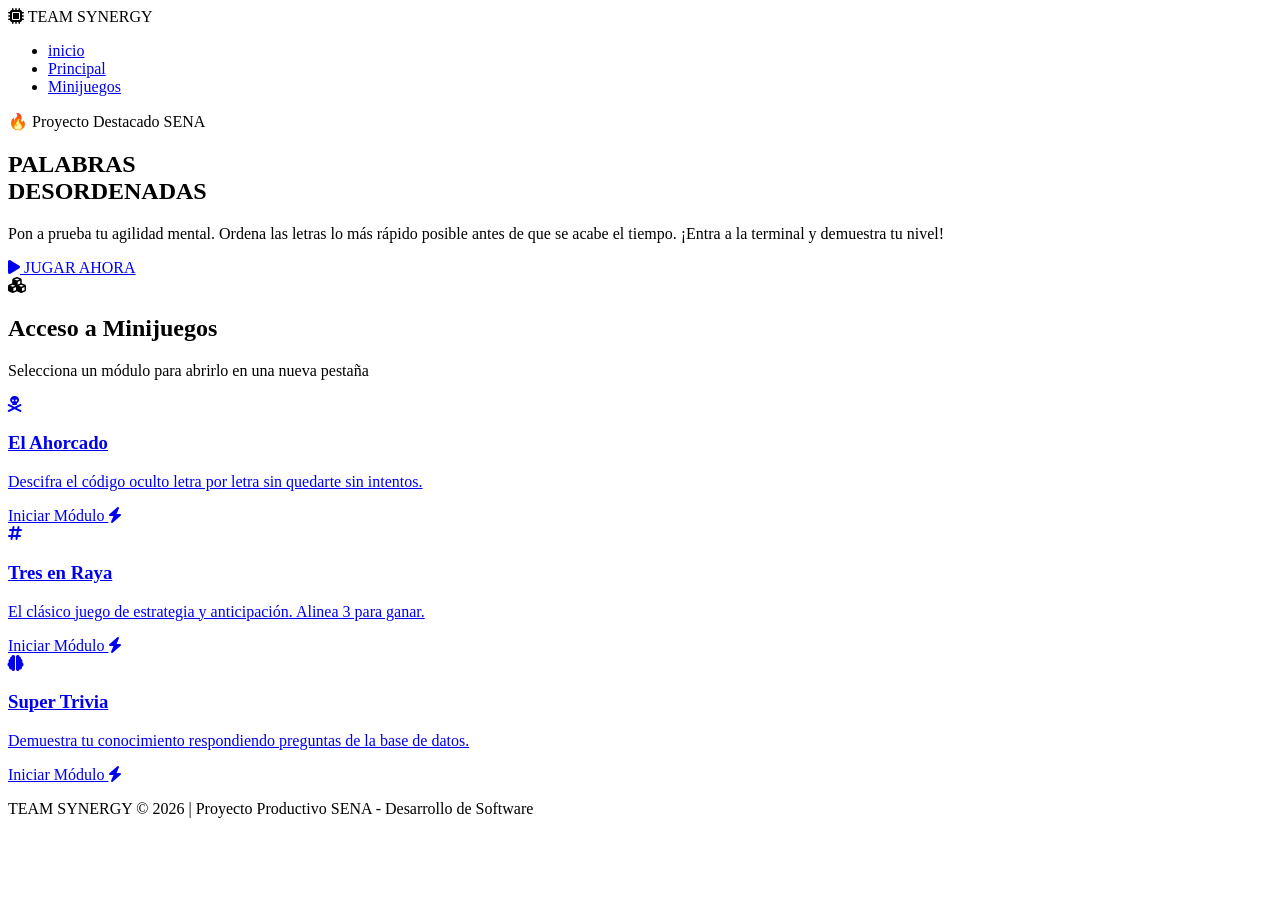
==== index.html @ 13c68019 "Add files via upload" ====
<!DOCTYPE html> <html lang="es"> <head> <meta charset="UTF-8"> <meta name="viewport" content="width=device-width, initial-scale=1.0"> <title>Team Synergy - Proyecto SENA</title> <link rel="stylesheet" href="style-main.css"> <link rel="stylesheet" href="https://cdnjs.cloudflare.com/ajax/libs/font-awesome/6.4.0/css/all.min.css"> </head>
<body> <div class="bg-animation"> <div class="orb orb-1"></div> <div class="orb orb-2"></div>
        <div class="orb orb-3"></div>
    </div>

    <nav class="navbar slide-down"> <div class="logo"> <i class="fa-solid fa-microchip"></i> TEAM <span>SYNERGY</span> </div>
        <ul class="nav-links"> <li><a href="#inicio">inicio</a></li> <li><a href="#juego-principal">Principal</a></li>
            <li><a href="#minijuegos">Minijuegos</a></li>
        </ul>
    </nav>

    <section id="juego-principal" class="hero-section fade-up"> <div class="hero-content"> <span class="badge pulse-anim">🔥 Proyecto Destacado SENA</span> <h1 class="glitch-title" data-text="PALABRAS">PALABRAS <br> <span class="highlight">DESORDENADAS</span> </h1>
            
            <p>Pon a prueba tu agilidad mental. Ordena las letras lo más rápido posible antes de que se acabe el tiempo. ¡Entra a la terminal y demuestra tu nivel!</p> <a href="PD.html" target="_blank" class="btn-play-main glow-button"> <i class="fa-solid fa-play"></i> JUGAR AHORA
            </a>
        </div>
        <div class="hero-image float-anim"> <div class="hologram-box"> <i class="fa-solid fa-cubes"></i> </div>
        </div>
    </section>

    <section id="minijuegos" class="games-section fade-up delay-1"> <div class="section-title"> <h2>Acceso a <span>Minijuegos</span></h2> <p>Selecciona un módulo para abrirlo en una nueva pestaña</p>
        </div>

        <div class="cards-grid"> <a href="Ahorcado.html" target="_blank" class="game-card"> <div class="card-icon ahorcado-icon"><i class="fa-solid fa-skull-crossbones"></i></div> <h3>El Ahorcado</h3> <p>Descifra el código oculto letra por letra sin quedarte sin intentos.</p> <div class="card-glow-bg"></div> <span class="play-tag">Iniciar Módulo <i class="fa-solid fa-bolt"></i></span> </a>

            <a href="triqui.html" target="_blank" class="game-card">
                <div class="card-icon tic-icon"><i class="fa-solid fa-hashtag"></i></div>
                <h3>Tres en Raya</h3>
                <p>El clásico juego de estrategia y anticipación. Alinea 3 para ganar.</p>
                <div class="card-glow-bg"></div>
                <span class="play-tag">Iniciar Módulo <i class="fa-solid fa-bolt"></i></span>
            </a>

            <a href="Trivia.html" target="_blank" class="game-card">
                <div class="card-icon trivia-icon"><i class="fa-solid fa-brain"></i></div>
                <h3>Super Trivia</h3>
                <p>Demuestra tu conocimiento respondiendo preguntas de la base de datos.</p>
                <div class="card-glow-bg"></div>
                <span class="play-tag">Iniciar Módulo <i class="fa-solid fa-bolt"></i></span>
            </a>

        </div>
    </section>

    <footer> <p>TEAM SYNERGY © 2026 | Proyecto Productivo SENA - Desarrollo de Software</p>
    </footer>

</body>
</html>
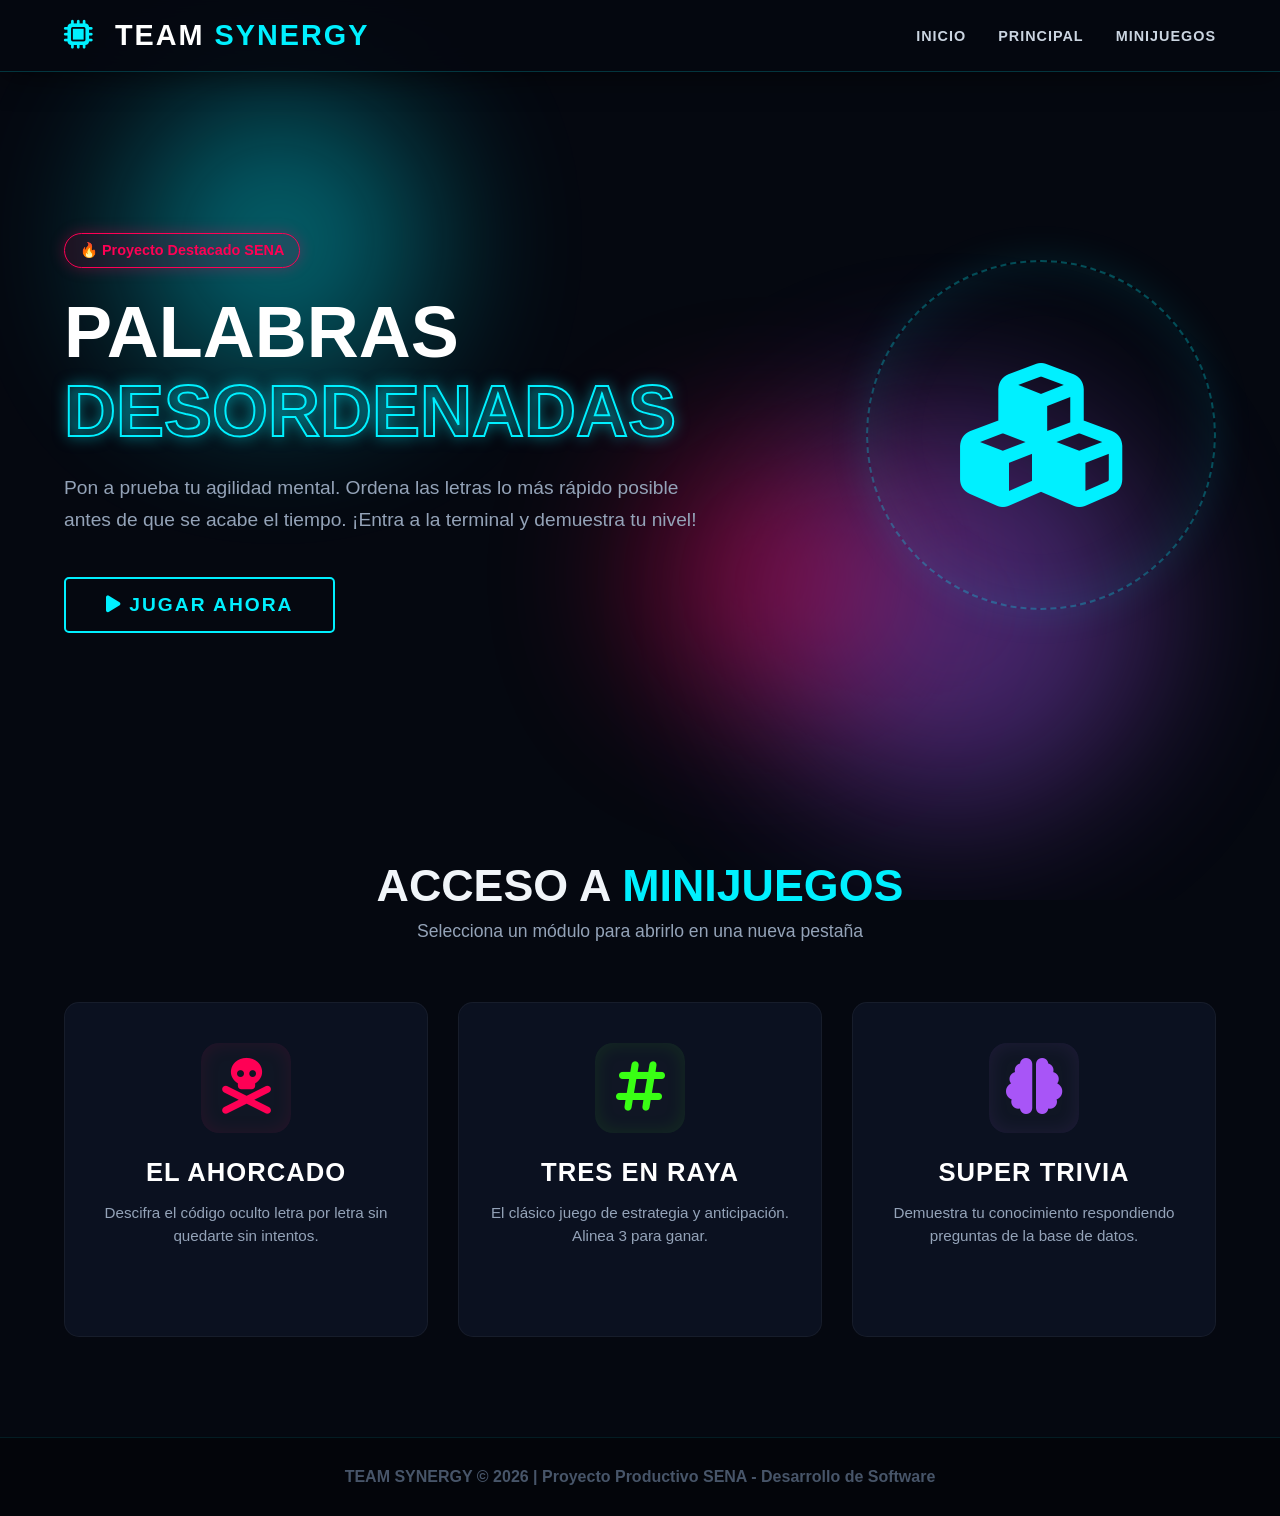
==== commit 08d29fce: "Fix HTML formatting and update stylesheet link" ====
--- a/index.html
+++ b/index.html
@@ -1,4 +1,4 @@
-<!DOCTYPE html> <html lang="es"> <head> <meta charset="UTF-8"> <meta name="viewport" content="width=device-width, initial-scale=1.0"> <title>Team Synergy - Proyecto SENA</title> <link rel="stylesheet" href="style-main.css"> <link rel="stylesheet" href="https://cdnjs.cloudflare.com/ajax/libs/font-awesome/6.4.0/css/all.min.css"> </head>
+<!DOCTYPE html> <html lang="es"> <head> <meta charset="UTF-8"> <meta name="viewport" content="width=device-width, initial-scale=1.0"> <title>Team Synergy - Proyecto SENA</title> <link rel="stylesheet" href="Style-main.css"> <link rel="stylesheet" href="https://cdnjs.cloudflare.com/ajax/libs/font-awesome/6.4.0/css/all.min.css"> </head>
 <body> <div class="bg-animation"> <div class="orb orb-1"></div> <div class="orb orb-2"></div>
         <div class="orb orb-3"></div>
     </div>
@@ -46,4 +46,4 @@
     </footer>
 
 </body>
-</html>+</html>
--- a/Style-main.css
+++ b/Style-main.css
@@ -0,0 +1,274 @@
+:root { /* Selector que almacena variables globales disponibles para todo el documento */
+    --bg-dark: #050810; /* Variable para el color de fondo principal (azul muy oscuro) */
+    --nav-bg: rgba(5, 8, 16, 0.85); /* Variable para el fondo de la barra de navegación (con 85% de opacidad) */
+    --primary: #00f0ff; /* Variable para el color neón principal (cyan) */
+    --secondary: #ff0055; /* Variable para el color secundario (magenta) */
+    --tertiary: #a855f7; /* Variable para el color terciario (púrpura) */
+    --text-light: #f1f5f9; /* Variable para el color del texto general (blanco grisáceo) */
+    --card-bg: #0b1120; /* Variable para el fondo de las tarjetas de los juegos */
+}
+
+* { /* Selector universal: aplica estos estilos a todos los elementos del HTML */
+    margin: 0; /* Elimina los márgenes exteriores por defecto del navegador */
+    padding: 0; /* Elimina los rellenos interiores por defecto */
+    box-sizing: border-box; /* Asegura que el tamaño de las cajas incluya bordes y rellenos sin deformarse */
+    font-family: 'Segoe UI', Tahoma, Geneva, Verdana, sans-serif; /* Establece la fuente principal y sus alternativas en caso de no estar instaladas */
+}
+
+body { /* Aplica estilos directamente a la etiqueta body */
+    background-color: var(--bg-dark); /* Llama a la variable del fondo oscuro */
+    color: var(--text-light); /* Llama a la variable de texto claro para toda la página */
+    overflow-x: hidden; /* Evita que aparezca una barra de desplazamiento horizontal si un elemento se sale del ancho */
+    position: relative; /* Establece un contexto de posicionamiento para los elementos hijos que tengan posición absoluta */
+}
+
+/* --- FONDO ANIMADO --- */
+.bg-animation { /* Clase para el contenedor de las luces de fondo */
+    position: fixed; /* Lo ancla a la pantalla, haciendo que no se mueva al hacer scroll */
+    top: 0; left: 0; width: 100vw; height: 100vh; /* Lo estira para cubrir el 100% del ancho y alto visible (viewport) */
+    z-index: -1; /* Lo envía detrás de todo el contenido de la página */
+    overflow: hidden; /* Oculta cualquier luz que se salga de los límites de la pantalla */
+}
+.orb { /* Estilos base para todas las esferas de luz */
+    position: absolute; /* Permite mover libremente la esfera dentro de su contenedor (usando top/left) */
+    border-radius: 50%; /* Convierte la caja cuadrada en un círculo perfecto */
+    filter: blur(80px); /* Difumina masivamente el elemento creando el efecto de "resplandor" */
+    opacity: 0.4; /* Hace la luz semitransparente (40% de visibilidad) */
+    animation: moveOrbs 10s infinite alternate ease-in-out; /* Aplica una animación que dura 10s, se repite infinitamente, va y viene, con velocidad suave al inicio y final */
+}
+.orb-1 { width: 300px; height: 300px; background: var(--primary); top: 10%; left: 10%; } /* Asigna tamaño, color cyan y posiciona esta esfera arriba a la izquierda */
+.orb-2 { width: 400px; height: 400px; background: var(--tertiary); bottom: 10%; right: 10%; animation-delay: -2s; } /* Esfera púrpura, posicionada abajo a la derecha, la animación empieza adelantada por 2 segundos */
+.orb-3 { width: 250px; height: 250px; background: var(--secondary); top: 50%; left: 50%; animation-duration: 15s; } /* Esfera magenta, centrada, y cambia la duración de la animación a 15s para que se mueva distinto a las demás */
+
+@keyframes moveOrbs { /* Define la trayectoria de la animación de las esferas */
+    0% { transform: translate(0, 0) scale(1); } /* Estado inicial: posición original y tamaño normal */
+    100% { transform: translate(50px, -50px) scale(1.2); } /* Estado final: se mueve 50px en diagonal y crece un 20% */
+}
+
+/* --- NAVEGACIÓN --- */
+.navbar { /* Estilos de la barra de navegación */
+    position: fixed; /* Fija la barra en la pantalla incluso al hacer scroll down */
+    top: 0; width: 100%; /* La ubica pegada arriba y ocupando todo el ancho */
+    background: var(--nav-bg); /* Llama al color de fondo semitransparente */
+    backdrop-filter: blur(15px); /* Desenfoque de fondo para dar apariencia de cristal o vidrio esmerilado */
+    display: flex; /* Activa Flexbox para alinear elementos fácilmente */
+    justify-content: space-between; /* Empuja el logo a la izquierda y los enlaces a la derecha */
+    align-items: center; /* Centra los elementos verticalmente dentro de la barra */
+    padding: 1.2rem 5%; /* Da espacio interior: 1.2rem arriba/abajo, y 5% a los lados para no pegarse a los bordes de la pantalla */
+    z-index: 1000; /* Asegura que la barra siempre esté por encima de las luces y el texto */
+    border-bottom: 1px solid rgba(0, 240, 255, 0.2); /* Línea divisoria muy tenue debajo de la barra */
+    box-shadow: 0 4px 30px rgba(0, 0, 0, 0.5); /* Sombra oscura que da profundidad debajo del menú */
+}
+.logo { /* Estilo para el contenedor del nombre de la marca */
+    font-size: 1.8rem; /* Tamaño de texto relativamente grande */
+    font-weight: 900; /* Texto muy grueso (extra bold) */
+    color: #fff; /* Color blanco puro */
+    letter-spacing: 2px; /* Separación extra entre cada letra */
+}
+.logo span { color: var(--primary); } /* Pinta la palabra "SYNERGY" de cyan puro */
+.logo i { color: var(--primary); margin-right: 10px; animation: pulseIcon 2s infinite; } /* Pinta el icono de cyan, lo separa del texto 10px y le aplica una animación de pulso infinito */
+
+.nav-links { list-style: none; display: flex; gap: 2rem; } /* Quita las viñetas de la lista, activa Flexbox y separa cada enlace por 2rem */
+.nav-links a { /* Estilo de los enlaces del menú */
+    color: #cbd5e1; /* Color gris azulado claro */
+    text-decoration: none; /* Elimina el subrayado clásico de los hipervínculos */
+    font-weight: bold; /* Texto en negrita */
+    text-transform: uppercase; /* Convierte todas las letras a mayúsculas automáticamente */
+    font-size: 0.9rem; /* Tamaño de texto ligeramente pequeño */
+    letter-spacing: 1px; /* Separación de las letras */
+    transition: 0.3s; /* Hace que cualquier cambio (como pasar el mouse) tome 0.3 segundos y sea suave */
+}
+.nav-links a:hover { /* Estilo que se activa al pasar el ratón por el enlace */
+    color: var(--primary); /* Cambia el color a cyan */
+    text-shadow: 0 0 10px var(--primary); /* Agrega un brillo cyan detrás del texto */
+}
+
+/* --- SECCIÓN HERO --- */
+.hero-section { /* Contenedor principal de la pantalla de bienvenida */
+    padding: 160px 5% 100px; /* Relleno masivo arriba (para evitar que la barra fija lo tape), lados del 5%, e inferior de 100px */
+    display: flex; /* Activa Flexbox para poner texto a la izquierda y gráfico a la derecha */
+    align-items: center; /* Los alinea al centro verticalmente */
+    justify-content: space-between; /* Los separa equitativamente */
+    min-height: 90vh; /* La sección ocupará como mínimo el 90% del alto de la pantalla visible */
+}
+.hero-content { max-width: 650px; } /* Limita el ancho del texto para que no invada la imagen de la derecha */
+.badge { /* Insignia "Proyecto Destacado" */
+    background: rgba(255, 0, 85, 0.1); /* Fondo magenta muy transparente */
+    color: var(--secondary); /* Texto magenta */
+    padding: 8px 15px; /* Relleno interno */
+    border-radius: 20px; /* Bordes totalmente redondeados tipo píldora */
+    font-weight: bold; /* Texto grueso */
+    font-size: 0.9rem; /* Tamaño de letra */
+    border: 1px solid var(--secondary); /* Borde magenta de 1px */
+    display: inline-block; /* Se comporta como un bloque en línea para aceptar padding y margins */
+    margin-bottom: 25px; /* Empuja el título grande hacia abajo */
+    box-shadow: 0 0 15px rgba(255, 0, 85, 0.3); /* Resplandor magenta suave alrededor de la píldora */
+}
+
+/* ANIMACIÓN GLITCH PARA EL TÍTULO */
+.glitch-title { /* Título principal de la web */
+    font-size: 4.5rem; /* Tamaño gigantesco */
+    line-height: 1.1; /* Reduce el interlineado para que las dos líneas estén pegadas */
+    margin-bottom: 20px; /* Separación con el párrafo inferior */
+    font-weight: 900; /* Grosor máximo */
+    color: #fff; /* Color blanco */
+    position: relative; /* Necesario por si hay seudo-elementos absolutos después */
+    text-transform: uppercase; /* Todo en mayúsculas */
+}
+.glitch-title .highlight { /* Palabra envuelta en el span */
+    color: transparent; /* Hace el relleno de la letra invisible */
+    -webkit-text-stroke: 2px var(--primary); /* Solo para navegadores webkit: Pinta el contorno de la letra de cyan */
+    text-shadow: 0 0 15px rgba(0, 240, 255, 0.5); /* Agrega un brillo exterior */
+    animation: flicker 3s infinite; /* Aplica una animación de parpadeo de luz estropeada */
+}
+
+@keyframes flicker { /* Define exactamente los fotogramas del parpadeo (glitch/flicker) */
+    0%, 19%, 21%, 23%, 25%, 54%, 56%, 100% { text-shadow: 0 0 15px rgba(0, 240, 255, 0.5); opacity: 1; } /* En estos porcentajes de tiempo, la luz está encendida a su 100% */
+    20%, 22%, 24%, 55% { text-shadow: none; opacity: 0.5; } /* En estos breves picos, la luz se atenúa y pierde su brillo, creando el parpadeo */
+}
+
+.hero-content p { /* Párrafo principal de descripción */
+    font-size: 1.2rem; /* Texto legible pero un poco más grande del estándar */
+    color: #94a3b8; /* Gris azulado medio */
+    margin-bottom: 40px; /* Margen inferior para alejar el botón */
+    line-height: 1.7; /* Aumenta la altura de las líneas haciendo el párrafo más fácil de leer */
+}
+
+/* BOTÓN NEÓN PRINCIPAL */
+.btn-play-main { /* Estilos del botón principal "Jugar Ahora" */
+    display: inline-block; /* Permite aplicar márgenes y tamaño al enlace */
+    background: transparent; /* Fondo hueco para que se vea la página */
+    color: var(--primary); /* Texto cyan */
+    padding: 15px 40px; /* Relleno amplio para hacer un botón grande */
+    font-size: 1.2rem; /* Tamaño de letra del botón */
+    font-weight: 900; /* Texto súper grueso */
+    text-decoration: none; /* Quita subrayado del enlace */
+    border-radius: 5px; /* Bordes ligeramente redondeados */
+    border: 2px solid var(--primary); /* Borde cyan grueso */
+    position: relative; /* Contexto de posicionamiento */
+    overflow: hidden; /* Corta cualquier efecto que salga de la caja del botón */
+    transition: 0.3s; /* Transición suave de 0.3s */
+    text-transform: uppercase; /* Letras mayúsculas */
+    letter-spacing: 2px; /* Separación de letras */
+}
+.btn-play-main:hover { /* Efecto al pasar el ratón */
+    background: var(--primary); /* El botón se rellena completamente de color cyan */
+    color: #000; /* El texto se vuelve negro para generar alto contraste */
+    box-shadow: 0 0 30px var(--primary), inset 0 0 10px #000; /* Doble sombra: un resplandor fuerte exterior y una sombra oscura interior */
+    transform: scale(1.05); /* Hace crecer el botón un 5% */
+}
+.glow-button {
+    animation: pulseBorder 2s infinite alternate; /* Clase extra para hacer que el botón emita pulsos de luz mientras nadie lo toca */
+}
+@keyframes pulseBorder { /* Define el pulso de luz del botón */
+    0% { box-shadow: 0 0 10px rgba(0, 240, 255, 0.2); } /* Brillo inicial débil */
+    100% { box-shadow: 0 0 25px rgba(0, 240, 255, 0.6); } /* Brillo fuerte, luego se devuelve (alternate) */
+}
+
+/* IMAGEN FLOTANTE */
+.hologram-box { /* Decoración circular a la derecha */
+    width: 350px; height: 350px; /* Crea un cuadrado perfecto grande */
+    border: 2px dashed rgba(0, 240, 255, 0.3); /* Borde de líneas intermitentes (dashed) */
+    border-radius: 50%; /* Vuelve el cuadrado un círculo perfecto */
+    display: flex; justify-content: center; align-items: center; /* Flexbox para centrar el icono de cubos justo en el medio */
+    font-size: 9rem; color: var(--primary); /* Hace el icono gigantesco y de color cyan */
+    box-shadow: inset 0 0 60px rgba(0, 240, 255, 0.1), 0 0 40px rgba(0, 240, 255, 0.1); /* Sombra interna y externa para dar la ilusión de volumen 3D u holograma */
+}
+.float-anim { animation: floatBox 4s ease-in-out infinite; } /* Asigna una animación de flotación al contenedor externo */
+@keyframes floatBox { /* Define el movimiento de flotación */
+    0%, 100% { transform: translateY(0) rotate(0deg); } /* Posición base */
+    50% { transform: translateY(-25px) rotate(5deg); } /* Sube 25px y gira levemente 5 grados a la mitad del tiempo, creando un efecto pendular/flotante */
+}
+
+/* --- SECCIÓN TARJETAS (MINIJUEGOS) --- */
+.games-section { padding: 50px 5% 100px; position: relative; z-index: 2; } /* Define rellenos para la sección completa de juegos y asegura que esté sobre el fondo */
+.section-title { text-align: center; margin-bottom: 60px; } /* Centra los títulos de la sección y los aleja de las tarjetas */
+.section-title h2 { font-size: 2.8rem; text-transform: uppercase; } /* Tamaño masivo para el título de la sección */
+.section-title span { color: var(--primary); } /* Pinta la palabra "Minijuegos" en cyan */
+.section-title p { color: #94a3b8; margin-top: 10px; font-size: 1.1rem; } /* Párrafo subtítulo en gris claro */
+
+.cards-grid { /* Contenedor general de las tarjetas */
+    display: grid; /* Activa la tecnología Grid para hacer una cuadrícula estructurada */
+    grid-template-columns: repeat(auto-fit, minmax(260px, 1fr)); /* Fórmula mágica de Grid: Crea columnas que se adaptan automáticamente. Cada tarjeta mide mínimo 260px; si hay más espacio en pantalla, toman 1 fracción de ese sobrante equitativamente */
+    gap: 30px; /* Crea un hueco de 30px entre cada tarjeta */
+}
+.game-card { /* Tarjeta individual contenedora de un minijuego */
+    background: var(--card-bg); /* Fondo sólido muy oscuro */
+    border: 1px solid rgba(255, 255, 255, 0.05); /* Borde sutil blanco de bajísima opacidad */
+    border-radius: 15px; /* Bordes redondeados */
+    padding: 40px 20px; /* Relleno interior para respirar (superior/inferior, costados) */
+    text-decoration: none; /* Elimina subrayado al ser un enlace (a) */
+    color: #fff; /* Texto blanco por defecto */
+    text-align: center; /* Todo el texto centrado */
+    transition: 0.4s; /* Transición muy fluida para efectos hover */
+    position: relative; /* Contexto de posicionamiento para efectos internos */
+    overflow: hidden; /* Evita que los destellos se salgan de los bordes redondeados */
+    z-index: 1; /* Nivel de profundidad base para la tarjeta */
+}
+.card-glow-bg { /* Elemento responsable de crear el círculo de luz de fondo en hover */
+    position: absolute; /* Anclaje absoluto relativo a .game-card */
+    top: 50%; left: 50%; /* Se posiciona en el centro geométrico exacto de la tarjeta */
+    width: 0; height: 0; /* Inicia sin tamaño, por ende es invisible */
+    background: radial-gradient(circle, rgba(0,240,255,0.2) 0%, transparent 70%); /* Pinta un degradado radial, donde el centro es cyan y el borde es transparente */
+    transform: translate(-50%, -50%); /* Corrige el eje para centrar el div verdaderamente (50% de sí mismo) */
+    transition: width 0.5s, height 0.5s; /* Anima el cambio de tamaño para que crezca progresivamente */
+    z-index: -1; /* Lo pone por debajo del icono y los textos dentro de la tarjeta */
+    border-radius: 50%; /* Mantiene la luz de forma circular */
+}
+.game-card:hover { /* Qué pasa con la tarjeta al poner el ratón encima */
+    transform: translateY(-15px); /* La tarjeta levita o se eleva 15px hacia arriba */
+    border-color: var(--primary); /* El borde pálido se enciende en cyan */
+    box-shadow: 0 10px 40px rgba(0, 240, 255, 0.2); /* Suelta un resplandor masivo cyan por debajo */
+}
+.game-card:hover .card-glow-bg { width: 300px; height: 300px; } /* Al hacer hover sobre la tarjeta, su destello interior crece abruptamente a 300x300 iluminando todo */
+
+.card-icon { /* Estilos de la caja del ícono del juego */
+    font-size: 3.5rem; /* Tamaño de letra enorme */
+    margin-bottom: 25px; /* Empuja el título del juego hacia abajo */
+    height: 90px; width: 90px; /* Hace que el contenedor forme una caja cuadrada perfecta */
+    line-height: 90px; /* Centra el ícono verticalmente dentro de la caja de 90px */
+    border-radius: 20%; /* Redondea un poco el cuadrado sin llegar a círculo (squircle) */
+    margin: 0 auto 25px; /* Truco de margin para centrar elementos de bloque: auto a los lados */
+    background: rgba(255,255,255,0.02); /* Fondo gris translúcido sutil para el botón contenedor del icono */
+    transition: 0.3s; /* Transición para efecto físico */
+}
+.game-card:hover .card-icon { transform: scale(1.1) rotate(5deg); } /* Al hacer hover en la tarjeta, el icono crece un 10% y se inclina de forma traviesa */
+
+.ahorcado-icon { color: var(--secondary); box-shadow: inset 0 0 20px rgba(255, 0, 85, 0.1); } /* Estilos específicos del Ahorcado: Icono color magenta y luz interior magenta */
+.tic-icon { color: #39ff14; box-shadow: inset 0 0 20px rgba(57, 255, 20, 0.1); } /* Estilos específicos Triqui: Verde tóxico y luz interior verde */
+.trivia-icon { color: var(--tertiary); box-shadow: inset 0 0 20px rgba(168, 85, 247, 0.1); } /* Estilos específicos Trivia: Color púrpura y luz púrpura */
+
+.game-card h3 { font-size: 1.6rem; margin-bottom: 15px; text-transform: uppercase; letter-spacing: 1px; } /* Estilos para el nombre del juego: mayúsculas, tamaño grande */
+.game-card p { font-size: 0.95rem; color: #94a3b8; margin-bottom: 30px; line-height: 1.5; } /* Estilos de la descripción: fuente pequeña y grisácea */
+
+.play-tag { /* Estilos del "Iniciar Módulo" */
+    font-weight: bold; /* Negrita */
+    color: var(--primary); /* Texto cyan */
+    font-size: 1rem; /* Tamaño normal */
+    opacity: 0; /* Es completamente INVISIBLE por defecto */
+    transition: 0.4s; /* Transición suave */
+    transform: translateY(20px); /* Está 20px más abajo de su posición normal por defecto */
+    display: inline-block; /* Soporta margins/transformaciones */
+    text-transform: uppercase; /* Mayúsculas */
+    letter-spacing: 1px; /* Espaciado ligero */
+}
+.game-card:hover .play-tag { opacity: 1; transform: translateY(0); } /* Al pasar el ratón a la tarjeta, se vuelve 100% visible y "sube" de regreso a su posición original (animación de entrada) */
+
+footer { /* Configuración para la barra final de la página */
+    text-align: center; padding: 30px; background: #03050a; color: #475569; /* Fondo súper negro, texto gris apagado, padding amplio */
+    border-top: 1px solid rgba(0, 240, 255, 0.1); font-weight: bold; /* Delimita el footer con una raya cyan muy tenue arriba */
+}
+
+/* --- CLASES DE ENTRADA AL CARGAR LA PÁGINA --- */
+.slide-down { animation: slideDown 1s cubic-bezier(0.2, 0.8, 0.2, 1); } /* Animación aplicada al Menú. Usa una curva de Bézier (física) para caer rápido y frenar muy suave */
+.fade-up { animation: fadeUp 1s cubic-bezier(0.2, 0.8, 0.2, 1) both; } /* Animación aplicada al Hero y Minijuegos. 'both' mantiene los estilos del último frame de la animación */
+.delay-1 { animation-delay: 0.3s; } /* Clase de apoyo que retrasa el arranque de la animación. Usado en la sección Minijuegos para que cargue DESPUÉS del Hero */
+
+@keyframes slideDown { /* Fotogramas clave para que algo "caiga" desde el cielo */
+    from { transform: translateY(-100%); opacity: 0; } /* Inicia fuera de la pantalla por encima (Y negativo) e invisible */
+    to { transform: translateY(0); opacity: 1; } /* Termina en su posición natural (0) y 100% visible */
+}
+@keyframes fadeUp { /* Fotogramas clave para que algo "suba" y aparezca */
+    from { transform: translateY(50px); opacity: 0; } /* Inicia 50px por debajo de donde debería e invisible */
+    to { transform: translateY(0); opacity: 1; } /* Termina acomodado en su lugar, listo para usarse */
+}
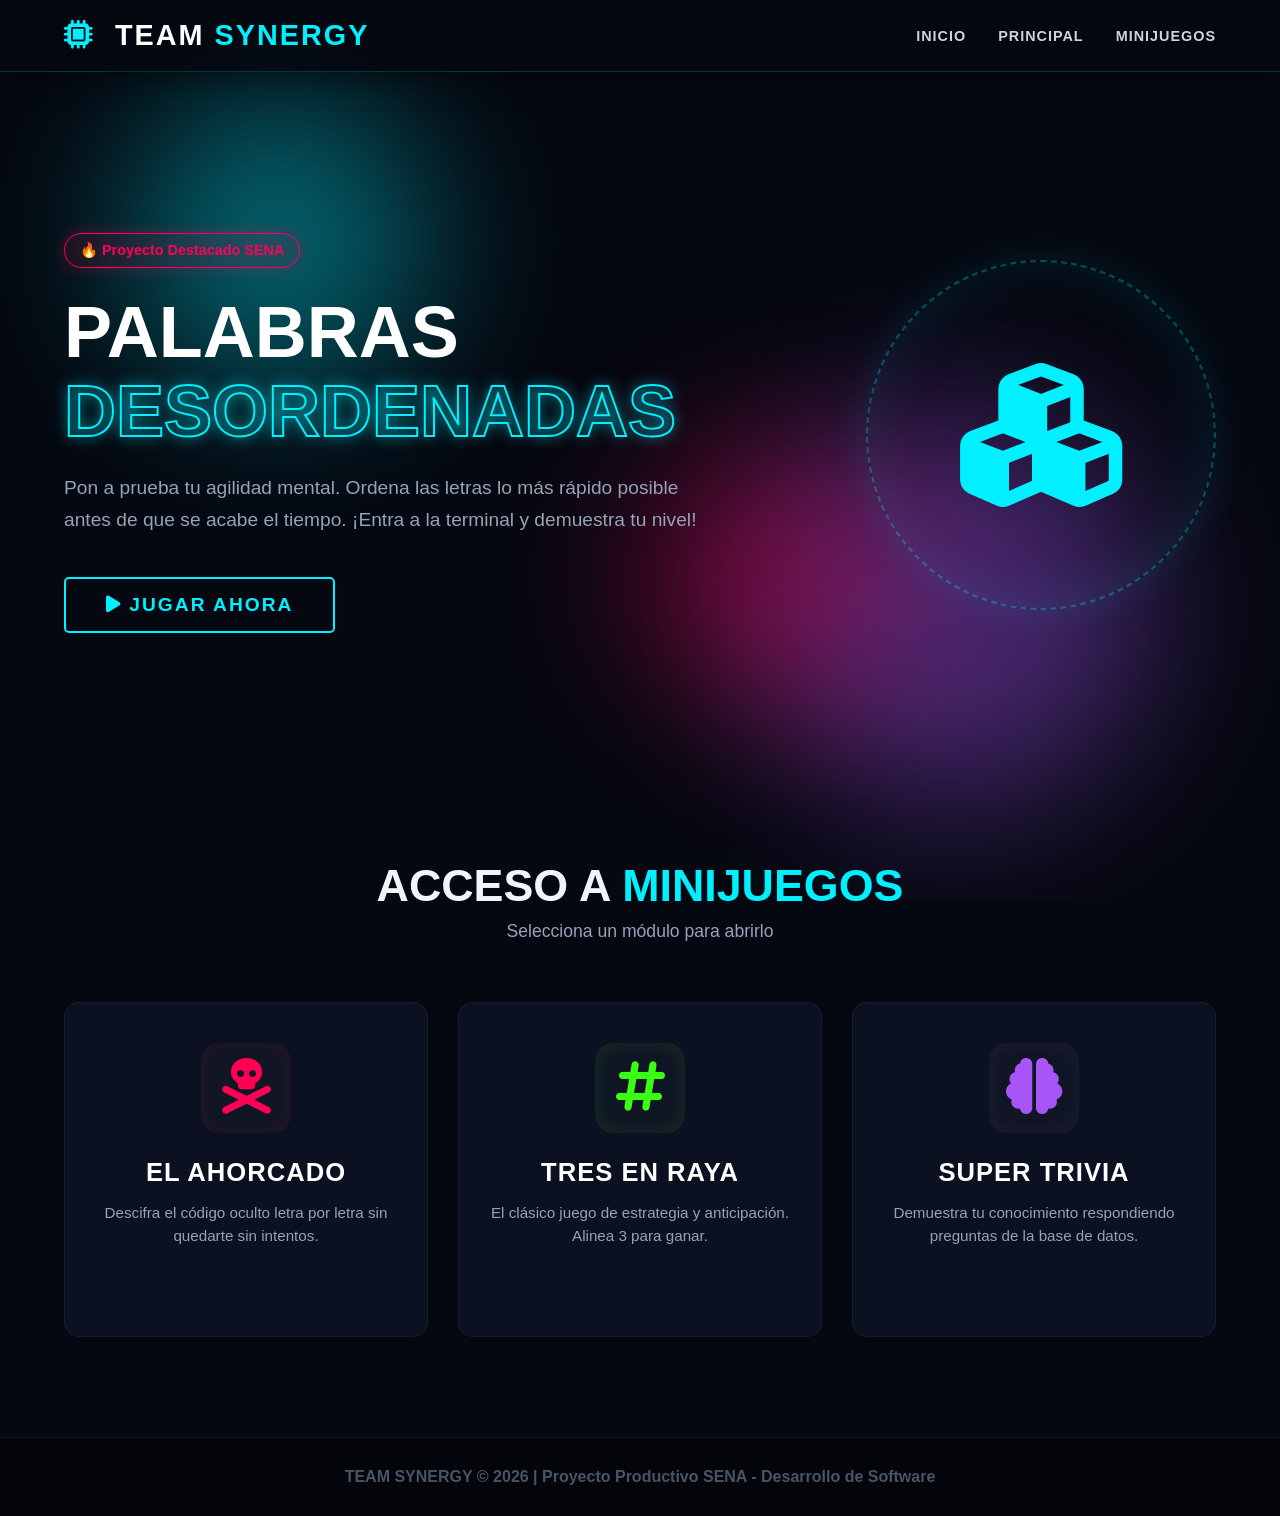
==== commit ce501c16: "Update index.html" ====
--- a/index.html
+++ b/index.html
@@ -1,4 +1,8 @@
-<!DOCTYPE html> <html lang="es"> <head> <meta charset="UTF-8"> <meta name="viewport" content="width=device-width, initial-scale=1.0"> <title>Team Synergy - Proyecto SENA</title> <link rel="stylesheet" href="Style-main.css"> <link rel="stylesheet" href="https://cdnjs.cloudflare.com/ajax/libs/font-awesome/6.4.0/css/all.min.css"> </head>
+<!DOCTYPE html> 
+<html lang="es"> <head> <meta charset="UTF-8"> 
+<meta name="viewport" content="width=device-width, initial-scale=1.0"> 
+<title>Team Synergy - Proyecto SENA</title> <link rel="stylesheet" href="Style-main.css"> 
+<link rel="stylesheet" href="https://cdnjs.cloudflare.com/ajax/libs/font-awesome/6.4.0/css/all.min.css"> </head>
 <body> <div class="bg-animation"> <div class="orb orb-1"></div> <div class="orb orb-2"></div>
         <div class="orb orb-3"></div>
     </div>
@@ -11,19 +15,19 @@
 
     <section id="juego-principal" class="hero-section fade-up"> <div class="hero-content"> <span class="badge pulse-anim">🔥 Proyecto Destacado SENA</span> <h1 class="glitch-title" data-text="PALABRAS">PALABRAS <br> <span class="highlight">DESORDENADAS</span> </h1>
             
-            <p>Pon a prueba tu agilidad mental. Ordena las letras lo más rápido posible antes de que se acabe el tiempo. ¡Entra a la terminal y demuestra tu nivel!</p> <a href="PD.html" target="_blank" class="btn-play-main glow-button"> <i class="fa-solid fa-play"></i> JUGAR AHORA
+            <p>Pon a prueba tu agilidad mental. Ordena las letras lo más rápido posible antes de que se acabe el tiempo. ¡Entra a la terminal y demuestra tu nivel!</p> <a href="PD.html" class="btn-play-main glow-button"> <i class="fa-solid fa-play"></i> JUGAR AHORA
             </a>
         </div>
         <div class="hero-image float-anim"> <div class="hologram-box"> <i class="fa-solid fa-cubes"></i> </div>
         </div>
     </section>
 
-    <section id="minijuegos" class="games-section fade-up delay-1"> <div class="section-title"> <h2>Acceso a <span>Minijuegos</span></h2> <p>Selecciona un módulo para abrirlo en una nueva pestaña</p>
+    <section id="minijuegos" class="games-section fade-up delay-1"> <div class="section-title"> <h2>Acceso a <span>Minijuegos</span></h2> <p>Selecciona un módulo para abrirlo</p>
         </div>
 
-        <div class="cards-grid"> <a href="Ahorcado.html" target="_blank" class="game-card"> <div class="card-icon ahorcado-icon"><i class="fa-solid fa-skull-crossbones"></i></div> <h3>El Ahorcado</h3> <p>Descifra el código oculto letra por letra sin quedarte sin intentos.</p> <div class="card-glow-bg"></div> <span class="play-tag">Iniciar Módulo <i class="fa-solid fa-bolt"></i></span> </a>
+        <div class="cards-grid"> <a href="Ahorcado.html" class="game-card"> <div class="card-icon ahorcado-icon"><i class="fa-solid fa-skull-crossbones"></i></div> <h3>El Ahorcado</h3> <p>Descifra el código oculto letra por letra sin quedarte sin intentos.</p> <div class="card-glow-bg"></div> <span class="play-tag">Iniciar Módulo <i class="fa-solid fa-bolt"></i></span> </a>
 
-            <a href="triqui.html" target="_blank" class="game-card">
+            <a href="triqui.html" class="game-card">
                 <div class="card-icon tic-icon"><i class="fa-solid fa-hashtag"></i></div>
                 <h3>Tres en Raya</h3>
                 <p>El clásico juego de estrategia y anticipación. Alinea 3 para ganar.</p>
@@ -31,7 +35,7 @@
                 <span class="play-tag">Iniciar Módulo <i class="fa-solid fa-bolt"></i></span>
             </a>
 
-            <a href="Trivia.html" target="_blank" class="game-card">
+            <a href="trivia.html" class="game-card">
                 <div class="card-icon trivia-icon"><i class="fa-solid fa-brain"></i></div>
                 <h3>Super Trivia</h3>
                 <p>Demuestra tu conocimiento respondiendo preguntas de la base de datos.</p>
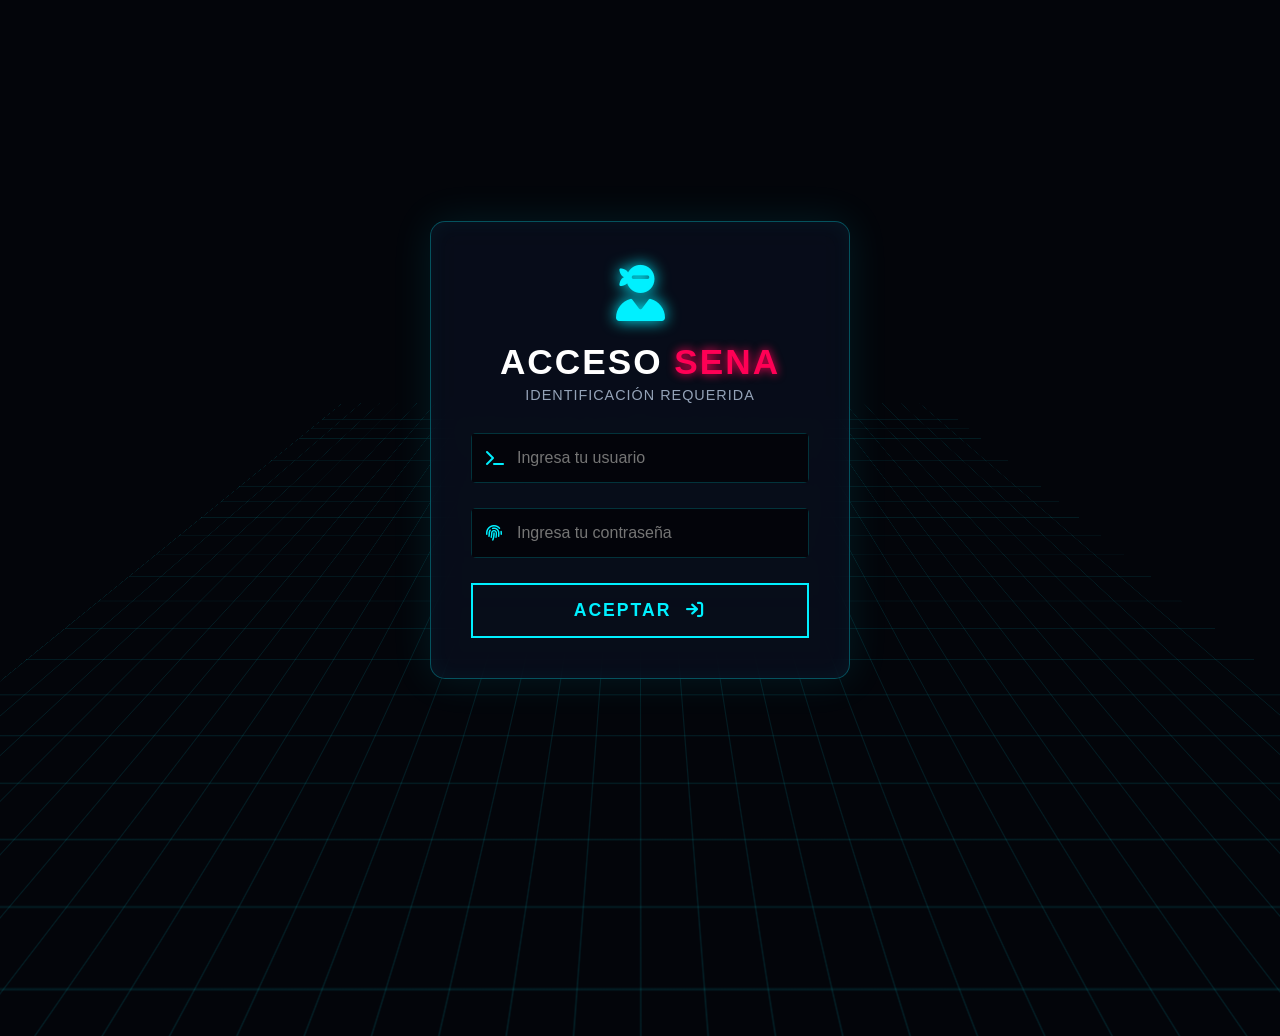
==== commit 6e84f368: "Rename Login.html to index.html" ====
--- a/index.html
+++ b/index.html
@@ -1,53 +1,44 @@
-<!DOCTYPE html> 
-<html lang="es"> <head> <meta charset="UTF-8"> 
-<meta name="viewport" content="width=device-width, initial-scale=1.0"> 
-<title>Team Synergy - Proyecto SENA</title> <link rel="stylesheet" href="Style-main.css"> 
-<link rel="stylesheet" href="https://cdnjs.cloudflare.com/ajax/libs/font-awesome/6.4.0/css/all.min.css"> </head>
-<body> <div class="bg-animation"> <div class="orb orb-1"></div> <div class="orb orb-2"></div>
-        <div class="orb orb-3"></div>
-    </div>
-
-    <nav class="navbar slide-down"> <div class="logo"> <i class="fa-solid fa-microchip"></i> TEAM <span>SYNERGY</span> </div>
-        <ul class="nav-links"> <li><a href="#inicio">inicio</a></li> <li><a href="#juego-principal">Principal</a></li>
-            <li><a href="#minijuegos">Minijuegos</a></li>
-        </ul>
-    </nav>
-
-    <section id="juego-principal" class="hero-section fade-up"> <div class="hero-content"> <span class="badge pulse-anim">🔥 Proyecto Destacado SENA</span> <h1 class="glitch-title" data-text="PALABRAS">PALABRAS <br> <span class="highlight">DESORDENADAS</span> </h1>
-            
-            <p>Pon a prueba tu agilidad mental. Ordena las letras lo más rápido posible antes de que se acabe el tiempo. ¡Entra a la terminal y demuestra tu nivel!</p> <a href="PD.html" class="btn-play-main glow-button"> <i class="fa-solid fa-play"></i> JUGAR AHORA
-            </a>
-        </div>
-        <div class="hero-image float-anim"> <div class="hologram-box"> <i class="fa-solid fa-cubes"></i> </div>
-        </div>
-    </section>
-
-    <section id="minijuegos" class="games-section fade-up delay-1"> <div class="section-title"> <h2>Acceso a <span>Minijuegos</span></h2> <p>Selecciona un módulo para abrirlo</p>
-        </div>
-
-        <div class="cards-grid"> <a href="Ahorcado.html" class="game-card"> <div class="card-icon ahorcado-icon"><i class="fa-solid fa-skull-crossbones"></i></div> <h3>El Ahorcado</h3> <p>Descifra el código oculto letra por letra sin quedarte sin intentos.</p> <div class="card-glow-bg"></div> <span class="play-tag">Iniciar Módulo <i class="fa-solid fa-bolt"></i></span> </a>
-
-            <a href="triqui.html" class="game-card">
-                <div class="card-icon tic-icon"><i class="fa-solid fa-hashtag"></i></div>
-                <h3>Tres en Raya</h3>
-                <p>El clásico juego de estrategia y anticipación. Alinea 3 para ganar.</p>
-                <div class="card-glow-bg"></div>
-                <span class="play-tag">Iniciar Módulo <i class="fa-solid fa-bolt"></i></span>
-            </a>
-
-            <a href="trivia.html" class="game-card">
-                <div class="card-icon trivia-icon"><i class="fa-solid fa-brain"></i></div>
-                <h3>Super Trivia</h3>
-                <p>Demuestra tu conocimiento respondiendo preguntas de la base de datos.</p>
-                <div class="card-glow-bg"></div>
-                <span class="play-tag">Iniciar Módulo <i class="fa-solid fa-bolt"></i></span>
-            </a>
-
-        </div>
-    </section>
-
-    <footer> <p>TEAM SYNERGY © 2026 | Proyecto Productivo SENA - Desarrollo de Software</p>
-    </footer>
-
-</body>
-</html>
+<!DOCTYPE html>
+<html lang="es">
+<head>
+    <meta charset="UTF-8">
+    <meta name="viewport" content="width=device-width, initial-scale=1.0">
+    <title>Acceso - Techno Games</title>
+    <link rel="stylesheet" href="style-login.css">
+    <link rel="stylesheet" href="https://cdnjs.cloudflare.com/ajax/libs/font-awesome/6.4.0/css/all.min.css">
+</head>
+<body>
+
+    <!-- Fondo de cuadrícula Cyberpunk -->
+    <div class="cyber-grid"></div>
+
+    <div class="login-container drop-anim">
+        <div class="hologram-icon">
+            <i class="fa-solid fa-user-ninja"></i>
+        </div>
+        
+        <h1 class="cyber-title" data-text="ACCESO">ACCESO <span>SENA</span></h1>
+        <p class="subtitle">Identificación Requerida</p>
+        
+        <div class="input-box">
+            <i class="fa-solid fa-terminal"></i>
+            <input type="text" id="usuario" placeholder="Ingresa tu usuario" autocomplete="off">
+            <div class="scan-line"></div>
+        </div>
+        
+        <div class="input-box">
+            <i class="fa-solid fa-fingerprint"></i>
+            <input type="password" id="contrasena" placeholder="Ingresa tu contraseña">
+            <div class="scan-line"></div>
+        </div>
+
+        <p id="mensaje-error" class="error-text">ERROR: Acceso denegado.</p>
+
+        <button id="btn-aceptar" class="cyber-btn" onclick="iniciarSesion()">
+            ACEPTAR <i class="fa-solid fa-arrow-right-to-bracket"></i>
+        </button>
+    </div>
+
+    <script src="Login.js"></script>
+</body>
+</html>
--- a/style-login.css
+++ b/style-login.css
@@ -0,0 +1,177 @@
+:root {
+    --bg-dark: #03050a;
+    --primary: #00f0ff;
+    --secondary: #ff0055;
+    --glass: rgba(11, 17, 32, 0.7);
+}
+
+* {
+    margin: 0;
+    padding: 0;
+    box-sizing: border-box;
+    font-family: 'Segoe UI', Tahoma, Geneva, Verdana, sans-serif;
+}
+
+body {
+    background-color: var(--bg-dark);
+    height: 100vh;
+    display: flex;
+    justify-content: center;
+    align-items: center;
+    overflow: hidden;
+    color: #fff;
+    position: relative;
+}
+
+/* Cuadrícula de fondo animada */
+.cyber-grid {
+    position: absolute;
+    top: 0; left: 0; width: 100%; height: 100%;
+    background-image: 
+        linear-gradient(rgba(0, 240, 255, 0.1) 1px, transparent 1px),
+        linear-gradient(90deg, rgba(0, 240, 255, 0.1) 1px, transparent 1px);
+    background-size: 40px 40px;
+    transform: perspective(500px) rotateX(60deg) translateY(-100px) translateZ(-200px);
+    animation: gridMove 10s linear infinite;
+    z-index: -1;
+}
+
+@keyframes gridMove {
+    0% { transform: perspective(500px) rotateX(60deg) translateY(0) translateZ(-200px); }
+    100% { transform: perspective(500px) rotateX(60deg) translateY(40px) translateZ(-200px); }
+}
+
+/* Contenedor del Login */
+.login-container {
+    background: var(--glass);
+    backdrop-filter: blur(15px);
+    border: 1px solid rgba(0, 240, 255, 0.3);
+    padding: 40px;
+    border-radius: 15px;
+    width: 100%;
+    max-width: 420px;
+    text-align: center;
+    box-shadow: 0 0 40px rgba(0, 240, 255, 0.1), inset 0 0 20px rgba(0, 240, 255, 0.05);
+}
+
+.drop-anim {
+    animation: dropIn 0.8s cubic-bezier(0.2, 0.8, 0.2, 1);
+}
+
+@keyframes dropIn {
+    0% { transform: translateY(-100px) scale(0.9); opacity: 0; }
+    100% { transform: translateY(0) scale(1); opacity: 1; }
+}
+
+/* Icono holográfico */
+.hologram-icon {
+    font-size: 3.5rem;
+    color: var(--primary);
+    margin-bottom: 15px;
+    animation: float 3s ease-in-out infinite;
+    text-shadow: 0 0 15px var(--primary);
+}
+
+@keyframes float {
+    0%, 100% { transform: translateY(0); }
+    50% { transform: translateY(-10px); }
+}
+
+/* Textos */
+.cyber-title {
+    font-size: 2.2rem;
+    font-weight: 900;
+    letter-spacing: 2px;
+    margin-bottom: 5px;
+}
+.cyber-title span {
+    color: var(--secondary);
+    text-shadow: 0 0 10px var(--secondary);
+}
+.subtitle {
+    color: #94a3b8;
+    margin-bottom: 30px;
+    font-size: 0.9rem;
+    text-transform: uppercase;
+    letter-spacing: 1px;
+}
+
+/* Inputs */
+.input-box {
+    position: relative;
+    margin-bottom: 25px;
+    overflow: hidden;
+    border-radius: 5px;
+}
+.input-box i {
+    position: absolute;
+    left: 15px;
+    top: 50%;
+    transform: translateY(-50%);
+    color: var(--primary);
+    z-index: 2;
+}
+.input-box input {
+    width: 100%;
+    background: rgba(0, 0, 0, 0.6);
+    border: 1px solid rgba(0, 240, 255, 0.2);
+    padding: 15px 15px 15px 45px;
+    color: #fff;
+    font-size: 1rem;
+    outline: none;
+    transition: 0.3s;
+}
+.input-box input:focus {
+    border-color: var(--primary);
+    box-shadow: 0 0 15px rgba(0, 240, 255, 0.2);
+}
+
+/* Mensaje de error */
+.error-text {
+    color: var(--secondary);
+    font-size: 0.85rem;
+    font-weight: bold;
+    margin-bottom: 20px;
+    display: none;
+    text-shadow: 0 0 5px var(--secondary);
+}
+
+/* Botón Neón */
+.cyber-btn {
+    width: 100%;
+    background: transparent;
+    color: var(--primary);
+    border: 2px solid var(--primary);
+    padding: 15px;
+    font-size: 1.1rem;
+    font-weight: bold;
+    text-transform: uppercase;
+    letter-spacing: 2px;
+    cursor: pointer;
+    transition: 0.3s;
+    position: relative;
+    overflow: hidden;
+}
+.cyber-btn:hover {
+    background: var(--primary);
+    color: #000;
+    box-shadow: 0 0 20px var(--primary);
+    transform: scale(1.02);
+}
+.cyber-btn i {
+    margin-left: 8px;
+}
+
+/* Animación de vibración para error */
+.shake {
+    animation: shakeAnim 0.4s;
+    border-color: var(--secondary);
+    box-shadow: 0 0 30px rgba(255, 0, 85, 0.3);
+}
+
+@keyframes shakeAnim {
+    0%, 100% { transform: translateX(0); }
+    25% { transform: translateX(-10px); }
+    50% { transform: translateX(10px); }
+    75% { transform: translateX(-10px); }
+}
